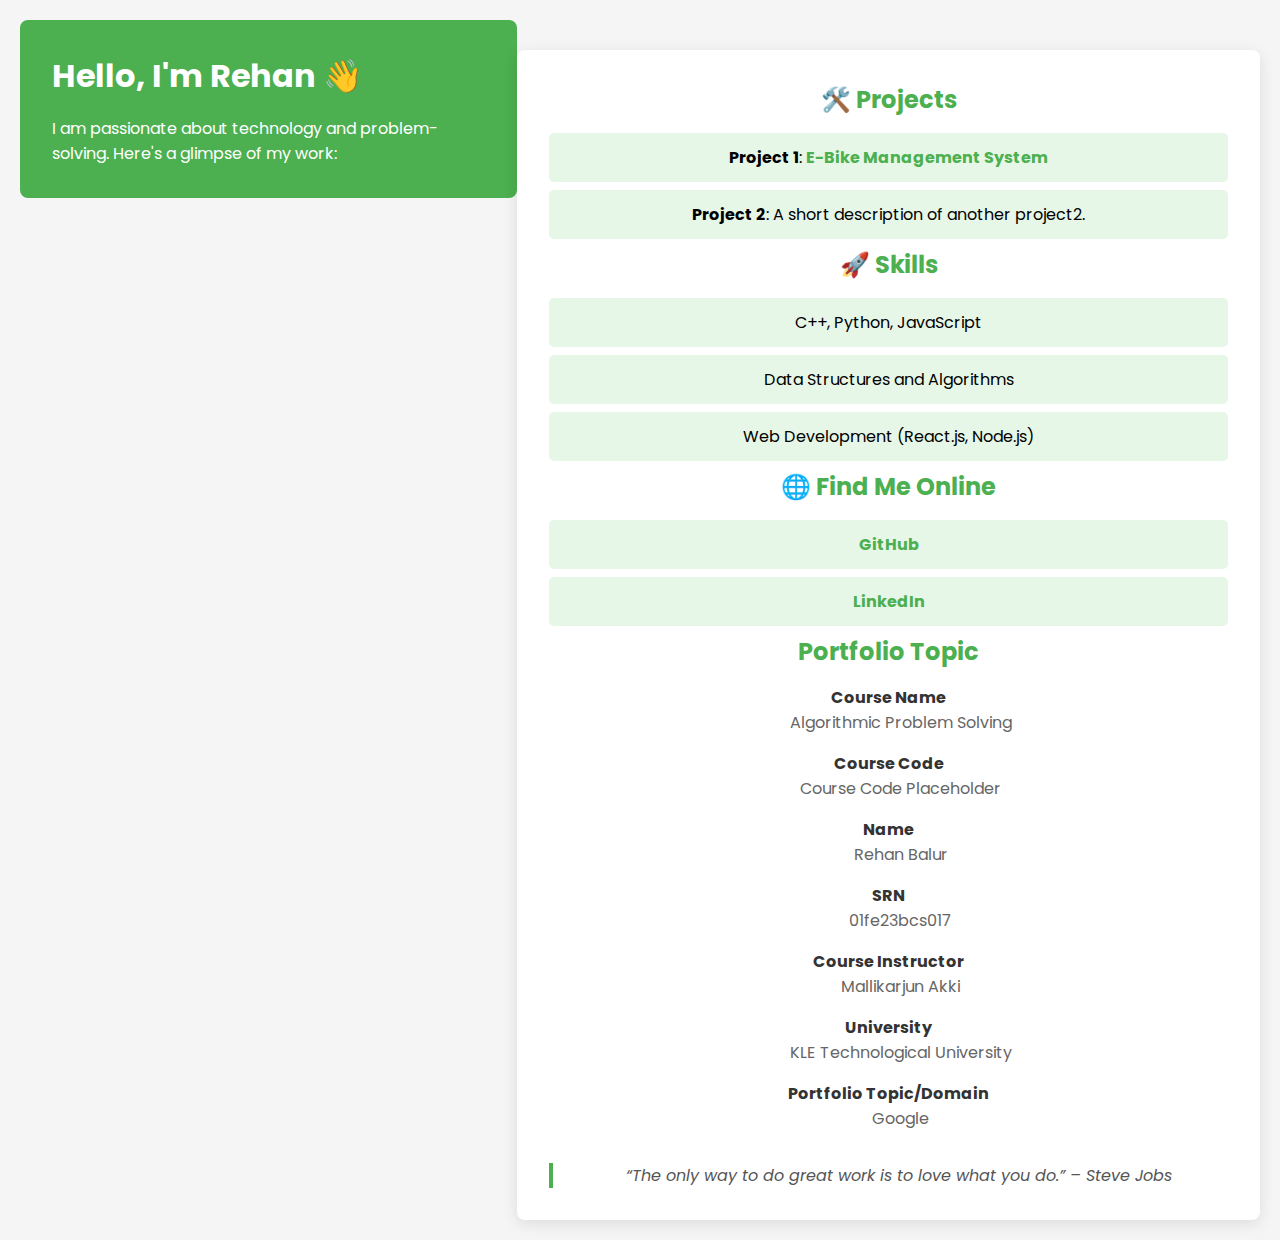
==== index.html @ 708890bd "Update index.html" ====
<!DOCTYPE html>
<html lang="en">
<head>
    <meta charset="UTF-8">
    <meta name="viewport" content="width=device-width, initial-scale=1.0">
    <title>Portfolio</title>
    <link rel="stylesheet" href="style.css">
    <link href="https://fonts.googleapis.com/css2?family=Poppins:wght@300;400;600&display=swap" rel="stylesheet">
</head>
<body>
    <header>
        <h1>Hello, I'm Rehan 👋</h1>
        <p>I am passionate about technology and problem-solving. Here's a glimpse of my work:</p>
    </header>

    <section>
        <h2>🛠️ Projects</h2>
        <ul>
            <li><strong>Project 1</strong>: <a href="portfolio.html">E-Bike Management System</a></li>
            <li><strong>Project 2</strong>: A short description of another project2.</li>
        </ul>

        <h2>🚀 Skills</h2>
        <ul>
            <li>C++, Python, JavaScript</li>
            <li>Data Structures and Algorithms</li>
            <li>Web Development (React.js, Node.js)</li>
        </ul>

        <h2>🌐 Find Me Online</h2>
        <ul>
            <li><a href="https://rehan4b.github.io/Portfolio.github.io/" target="_blank">GitHub</a></li>
            <li><a href="https://linkedin.com/in/rehan-balur-aa81862aa" target="_blank">LinkedIn</a></li>
            
        </ul>

        <h2>Portfolio Topic</h2>
        <dl>
            <dt>Course Name</dt>
            <dd>Algorithmic Problem Solving</dd>

            <dt>Course Code</dt>
            <dd>Course Code Placeholder</dd>

            <dt>Name</dt>
            <dd>Rehan Balur</dd>

            <dt>SRN</dt>
            <dd>01fe23bcs017</dd>

            <dt>Course Instructor</dt>
            <dd>Mallikarjun Akki</dd>

            <dt>University</dt>
            <dd>KLE Technological University</dd>

            <dt>Portfolio Topic/Domain</dt>
            <dd>Google</dd>
        </dl>

        <blockquote>“The only way to do great work is to love what you do.” – Steve Jobs</blockquote>
    </section>
</body>
</html>
---- style.css ----
/* Reset default margin and padding */
* {
    margin: 0;
    padding: 0;
    box-sizing: border-box;
}

/* Global Styles */
body {
    font-family: 'Poppins', sans-serif;
    background-color: #f5f5f5;
    margin: 0;
    padding: 20px; /* Adding padding to the body to prevent sticking at the top */
    display: flex;
    justify-content: center;
    align-items: flex-start; /* Aligns content towards the top */
    min-height: 100vh;
}

/* Main Container */
section {
    background-color: white;
    padding: 2rem;
    width: 90%;
    max-width: 800px;
    box-shadow: 0 4px 15px rgba(0, 0, 0, 0.1);
    border-radius: 8px;
    text-align: center;
    margin-top: 30px; /* Adding margin to ensure there's space from the top */
}

/* Header */
header {
    background-color: #4CAF50;
    color: white;
    padding: 2rem;
    border-radius: 8px;
    margin-bottom: 1.5rem;
}

header h1 {
    font-size: 2rem;
    margin: 0;
}

header p {
    margin: 1rem 0 0;
}

/* Section Titles */
h2 {
    color: #4CAF50;
    margin-bottom: 1rem;
}

/* List Items */
ul {
    list-style: none;
    padding: 0;
}

ul li {
    background-color: #e7f7e7;
    margin-bottom: 0.5rem;
    padding: 0.75rem;
    border-radius: 5px;
}

/* Links */
a {
    color: #4CAF50;
    text-decoration: none;
    font-weight: bold;
}

a:hover {
    text-decoration: underline;
}

/* Definition List */
dl dt {
    font-weight: bold;
    color: #333;
    margin-top: 1rem;
}

dl dd {
    margin-left: 1.5rem;
    color: #666;
}

/* Blockquote */
blockquote {
    font-style: italic;
    color: #555;
    border-left: 4px solid #4CAF50;
    padding-left: 1rem;
    margin-top: 2rem;
}

/* Responsive Design */
@media (max-width: 600px) {
    section {
        padding: 1.5rem;
    }

    header {
        padding: 1.5rem;
    }
}
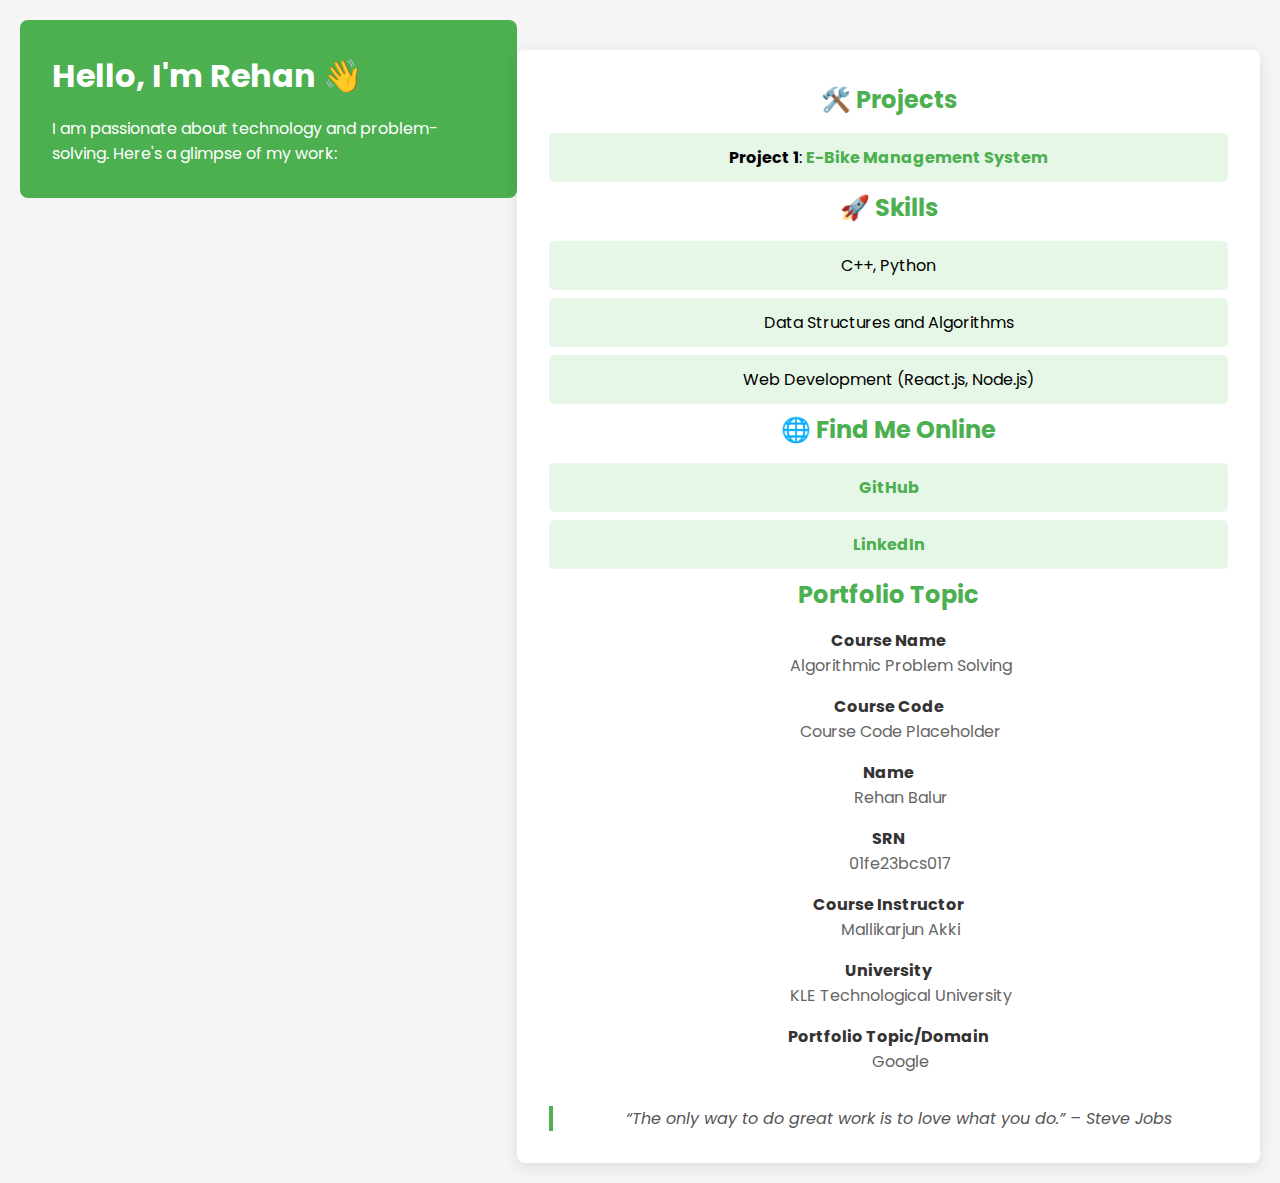
==== commit 8bf38a80: "Update index.html" ====
--- a/index.html
+++ b/index.html
@@ -17,12 +17,12 @@
         <h2>🛠️ Projects</h2>
         <ul>
             <li><strong>Project 1</strong>: <a href="portfolio.html">E-Bike Management System</a></li>
-            <li><strong>Project 2</strong>: A short description of another project2.</li>
+        
         </ul>
 
         <h2>🚀 Skills</h2>
         <ul>
-            <li>C++, Python, JavaScript</li>
+            <li>C++, Python</li>
             <li>Data Structures and Algorithms</li>
             <li>Web Development (React.js, Node.js)</li>
         </ul>
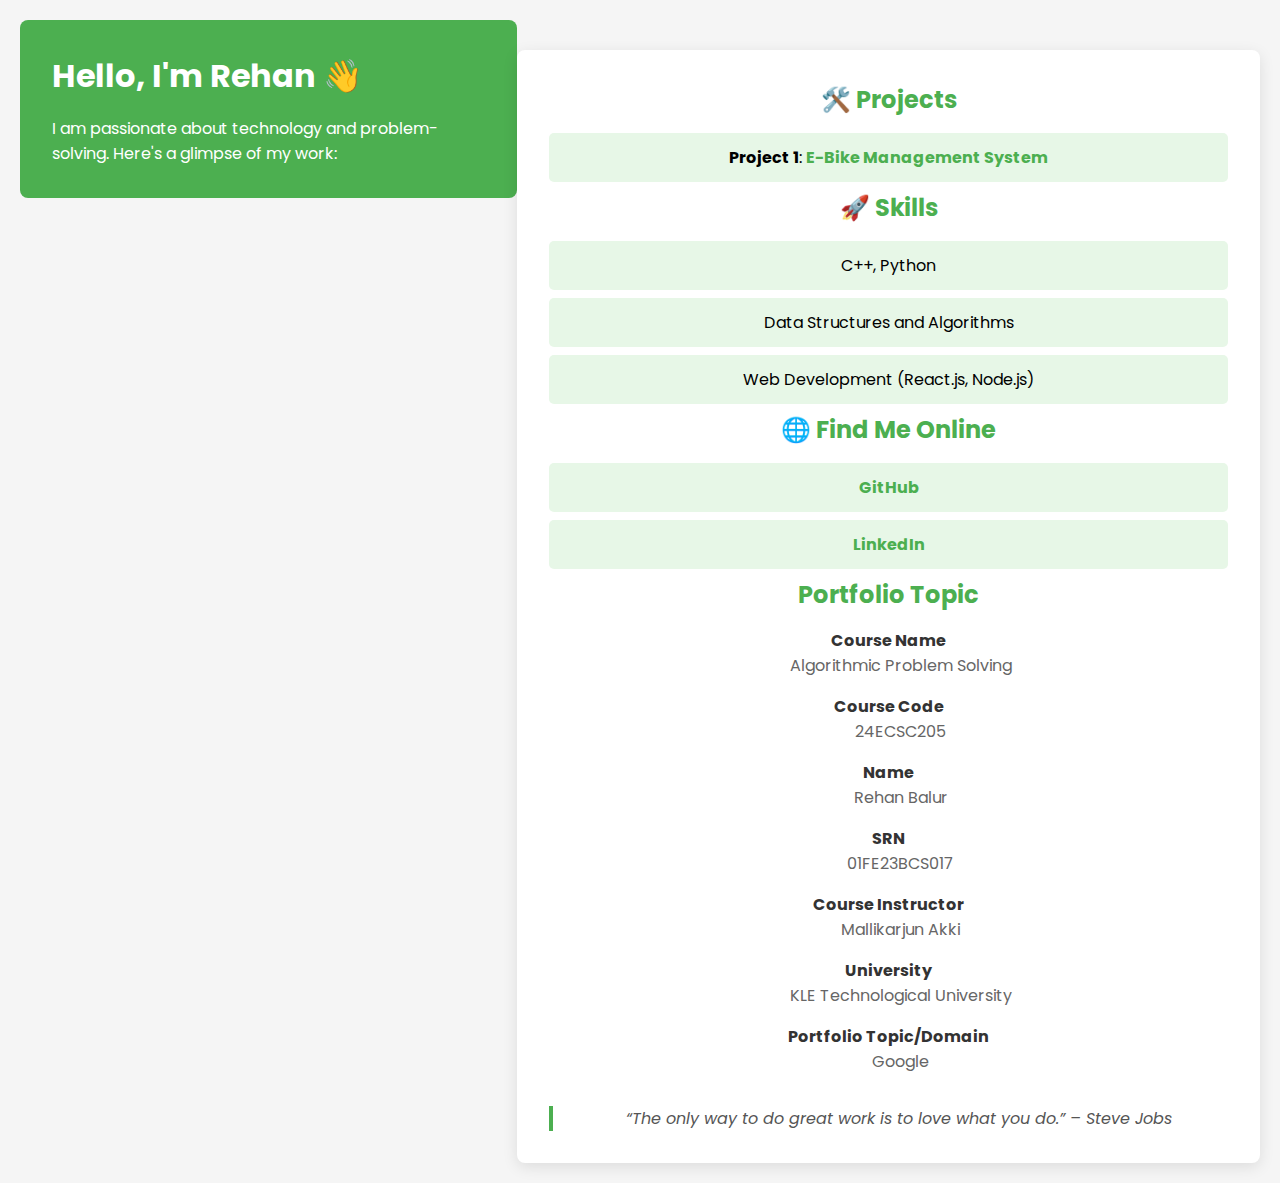
==== commit 99b47012: "Update index.html" ====
--- a/index.html
+++ b/index.html
@@ -40,13 +40,13 @@
             <dd>Algorithmic Problem Solving</dd>
 
             <dt>Course Code</dt>
-            <dd>Course Code Placeholder</dd>
+            <dd>24ECSC205</dd>
 
             <dt>Name</dt>
             <dd>Rehan Balur</dd>
 
             <dt>SRN</dt>
-            <dd>01fe23bcs017</dd>
+            <dd>01FE23BCS017</dd>
 
             <dt>Course Instructor</dt>
             <dd>Mallikarjun Akki</dd>
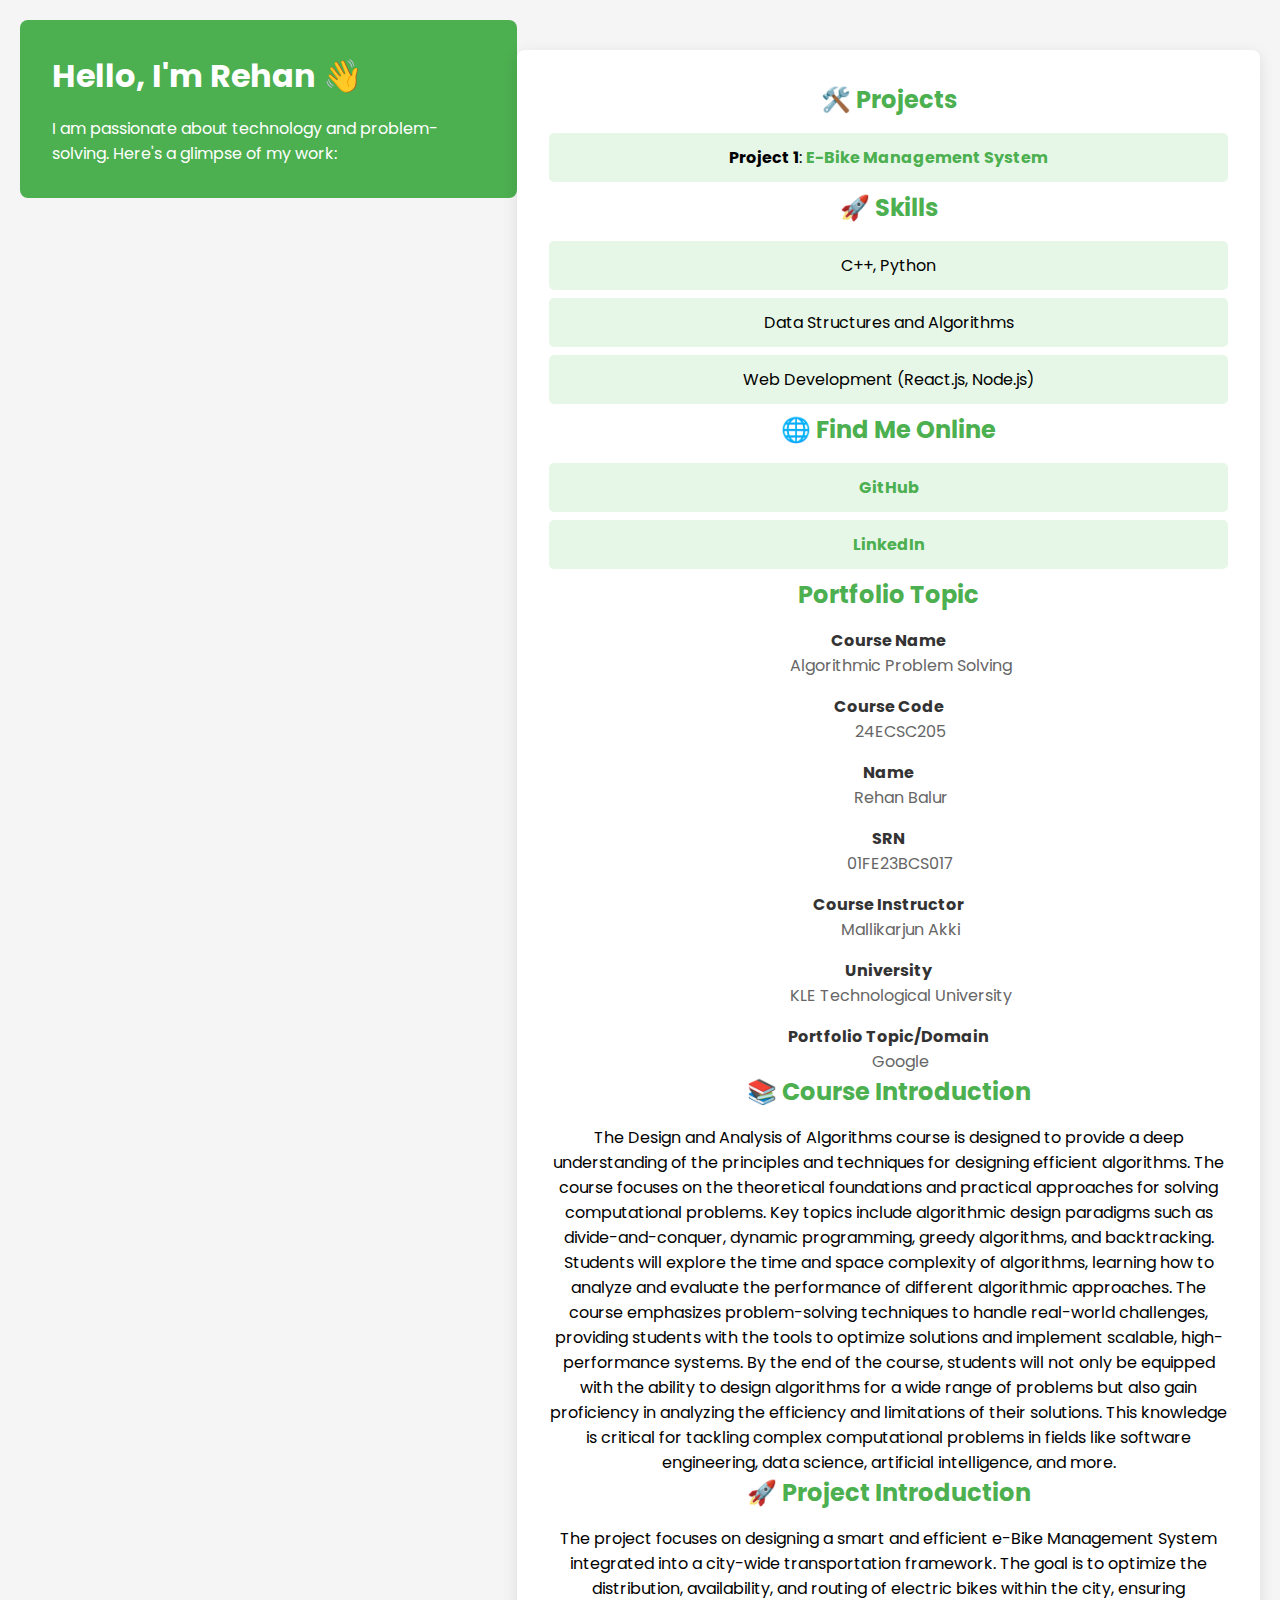
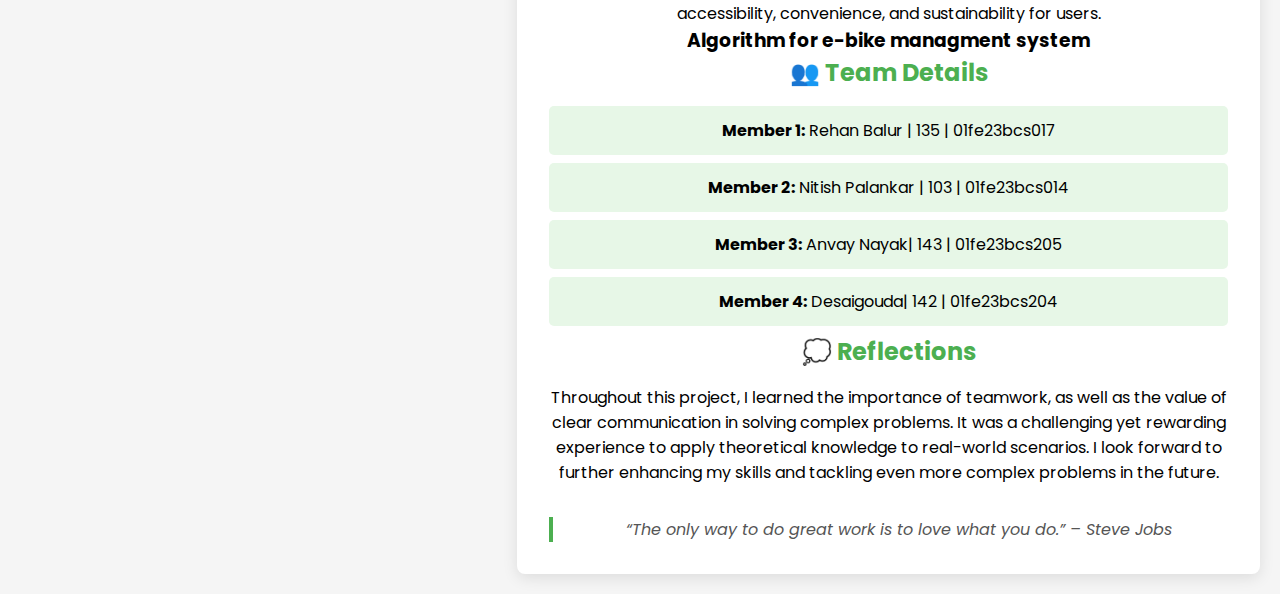
==== commit df48124f: "Update index.html" ====
--- a/index.html
+++ b/index.html
@@ -58,6 +58,30 @@
             <dd>Google</dd>
         </dl>
 
+        <h2>📚 Course Introduction</h2>
+        <p>The Design and Analysis of Algorithms course is designed to provide a deep understanding of the principles and techniques for designing efficient algorithms. The course focuses on the theoretical foundations and practical approaches for solving computational problems. Key topics include algorithmic design paradigms such as divide-and-conquer, dynamic programming, greedy algorithms, and backtracking.
+
+Students will explore the time and space complexity of algorithms, learning how to analyze and evaluate the performance of different algorithmic approaches. The course emphasizes problem-solving techniques to handle real-world challenges, providing students with the tools to optimize solutions and implement scalable, high-performance systems.
+
+By the end of the course, students will not only be equipped with the ability to design algorithms for a wide range of problems but also gain proficiency in analyzing the efficiency and limitations of their solutions. This knowledge is critical for tackling complex computational problems in fields like software engineering, data science, artificial intelligence, and more.</p>
+
+        <h2>🚀 Project Introduction</h2>
+        <p>The project focuses on designing a smart and efficient e-Bike Management System integrated into a city-wide transportation framework. The goal is to optimize the distribution, availability, and routing of electric bikes within the city, ensuring accessibility, convenience, and sustainability for users.</p>
+<h3>Algorithm for e-bike managment system</h3>
+       
+
+        <h2>👥 Team Details</h2>
+        <ul>
+            <li><strong>Member 1:</strong> Rehan Balur | 135 | 01fe23bcs017</li>
+            <li><strong>Member 2:</strong> Nitish Palankar | 103 | 01fe23bcs014</li>
+            <li><strong>Member 3:</strong> Anvay Nayak| 143 | 01fe23bcs205</li>
+            <li><strong>Member 4:</strong> Desaigouda| 142 | 01fe23bcs204</li>
+        </ul>
+
+        <h2>💭 Reflections</h2>
+
+        <p>Throughout this project, I learned the importance of teamwork, as well as the value of clear communication in solving complex problems. It was a challenging yet rewarding experience to apply theoretical knowledge to real-world scenarios. I look forward to further enhancing my skills and tackling even more complex problems in the future.</p>
+
         <blockquote>“The only way to do great work is to love what you do.” – Steve Jobs</blockquote>
     </section>
 </body>
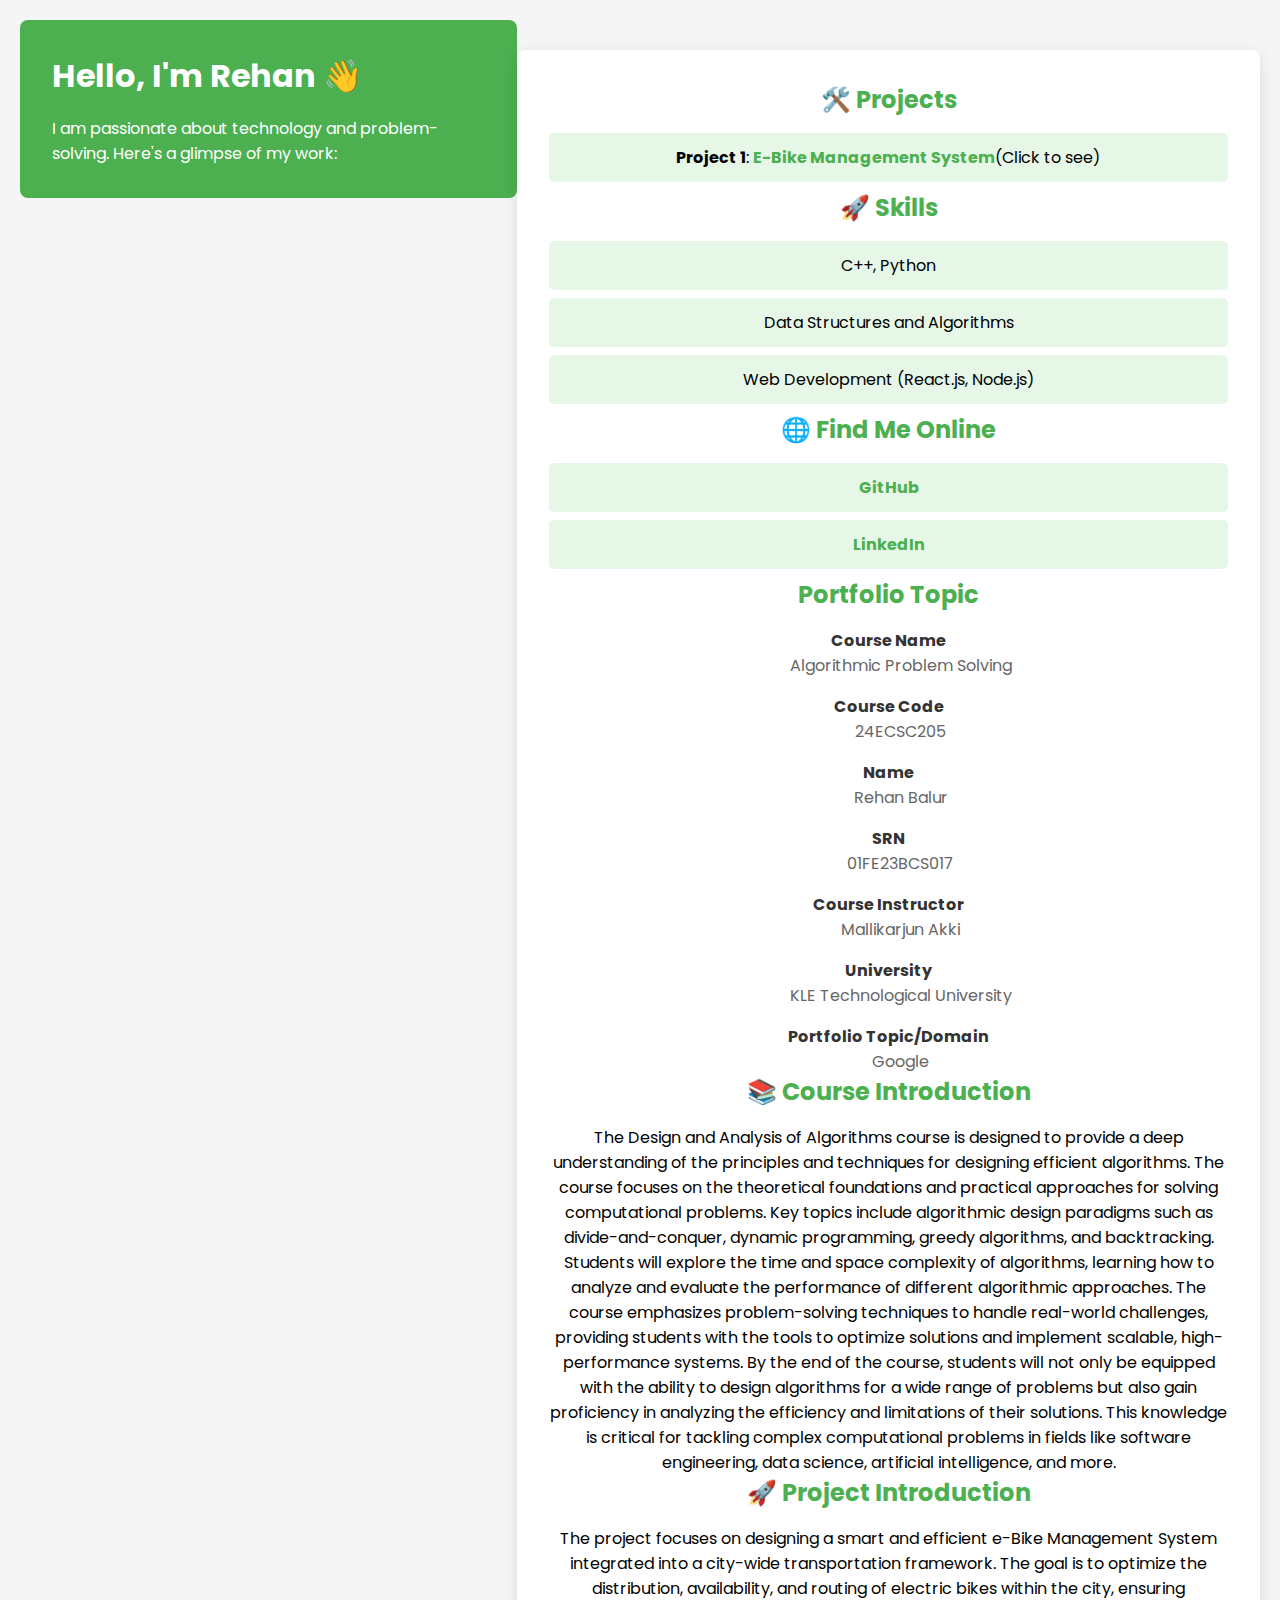
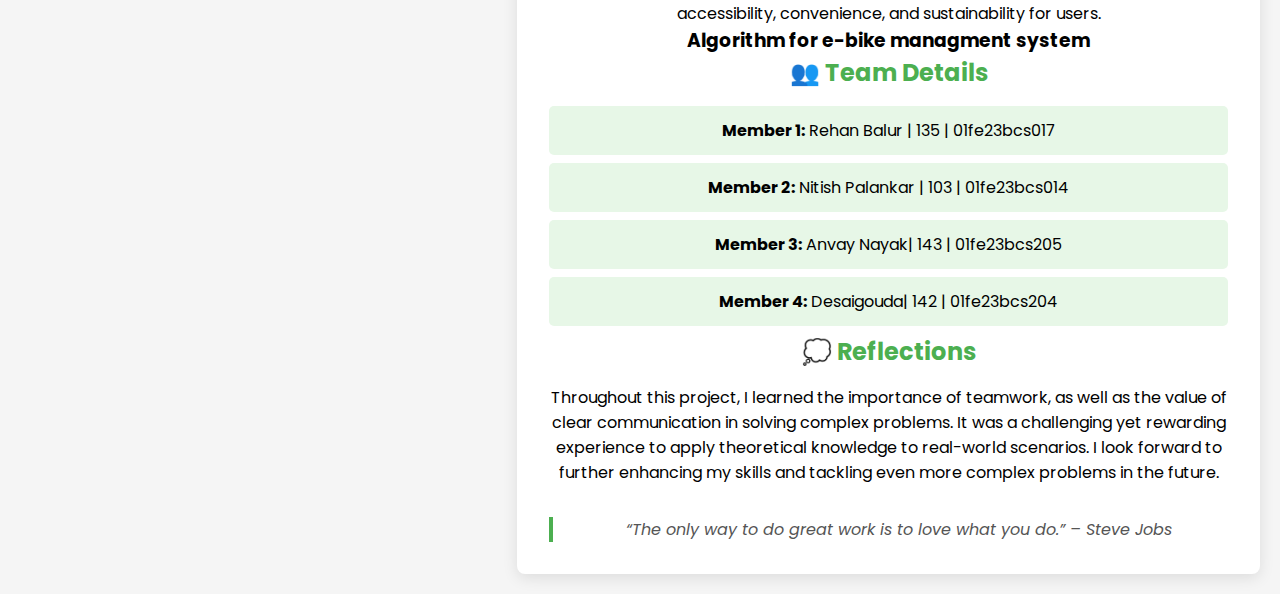
==== commit 16ebaa09: "Update index.html" ====
--- a/index.html
+++ b/index.html
@@ -16,7 +16,7 @@
     <section>
         <h2>🛠️ Projects</h2>
         <ul>
-            <li><strong>Project 1</strong>: <a href="portfolio.html">E-Bike Management System</a></li>
+            <li><strong>Project 1</strong>: <a href="portfolio.html">E-Bike Management System</a>(Click to see)</li>
         
         </ul>
 
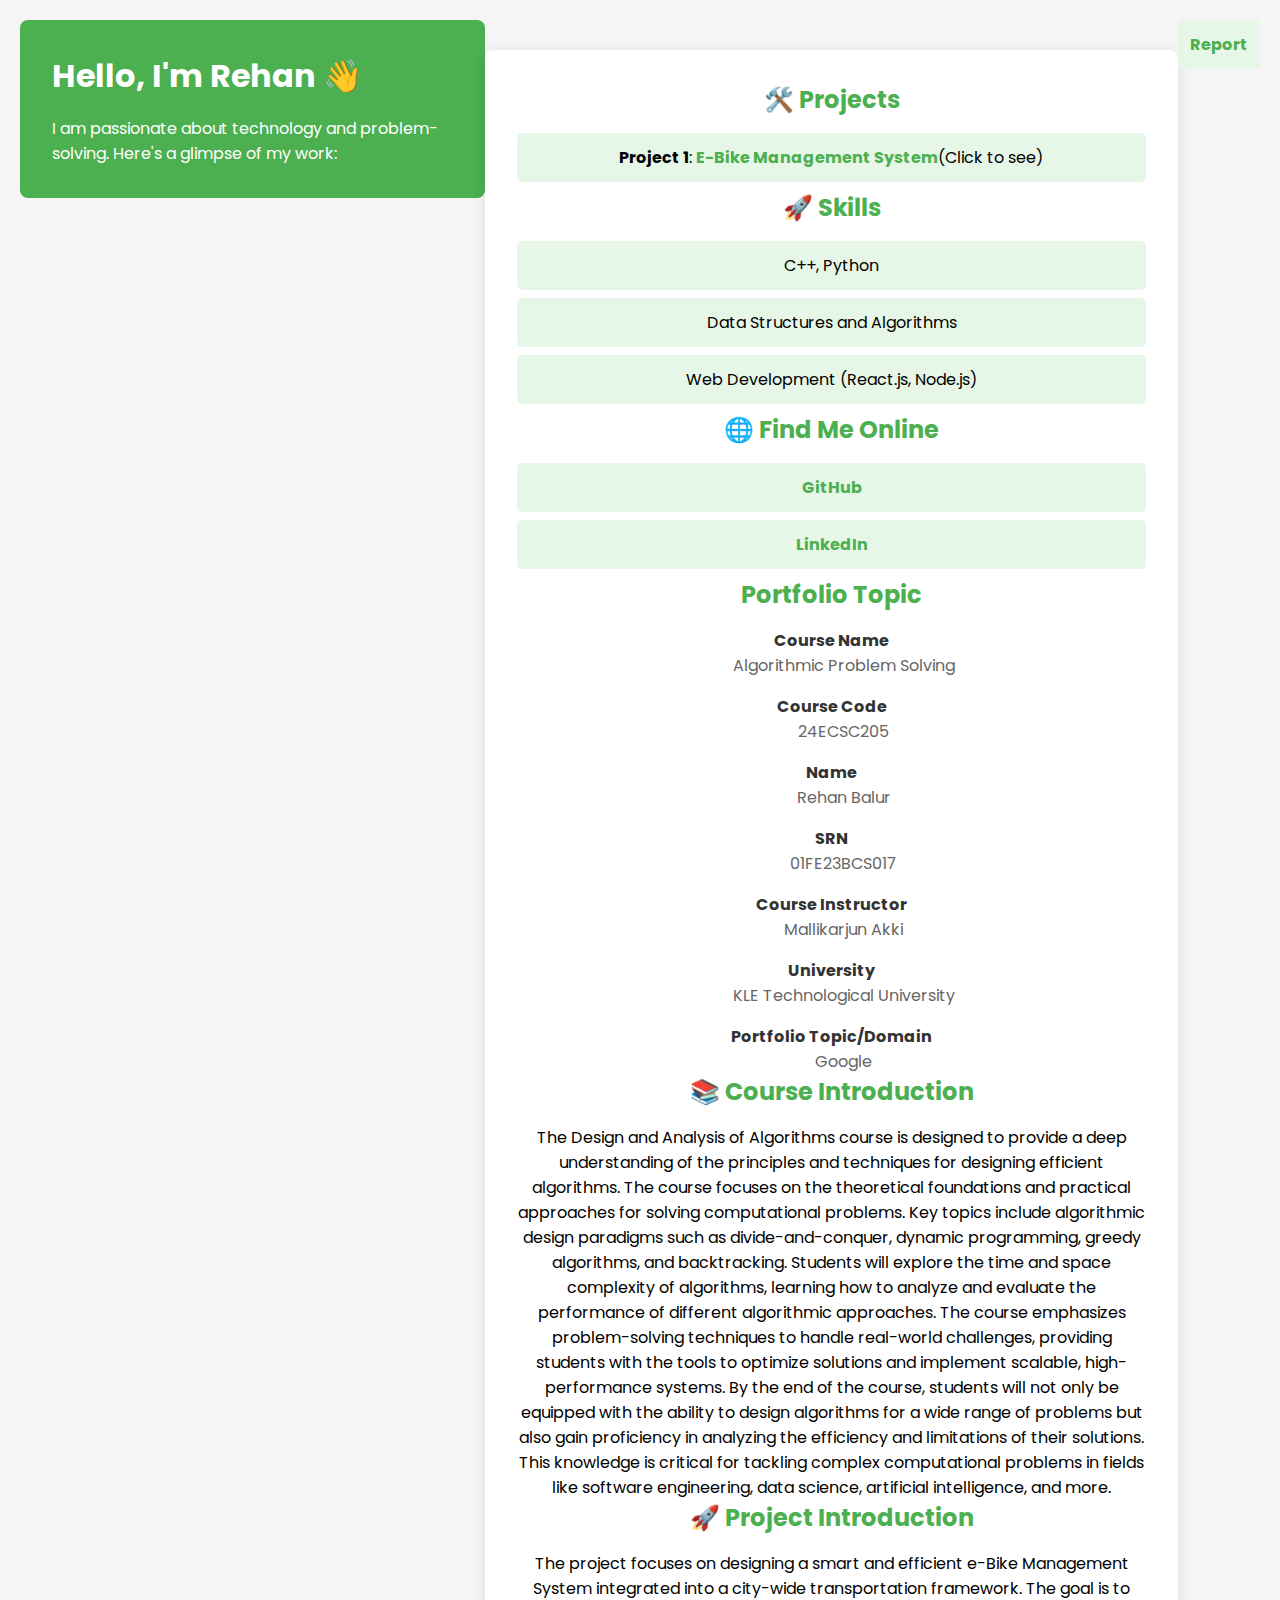
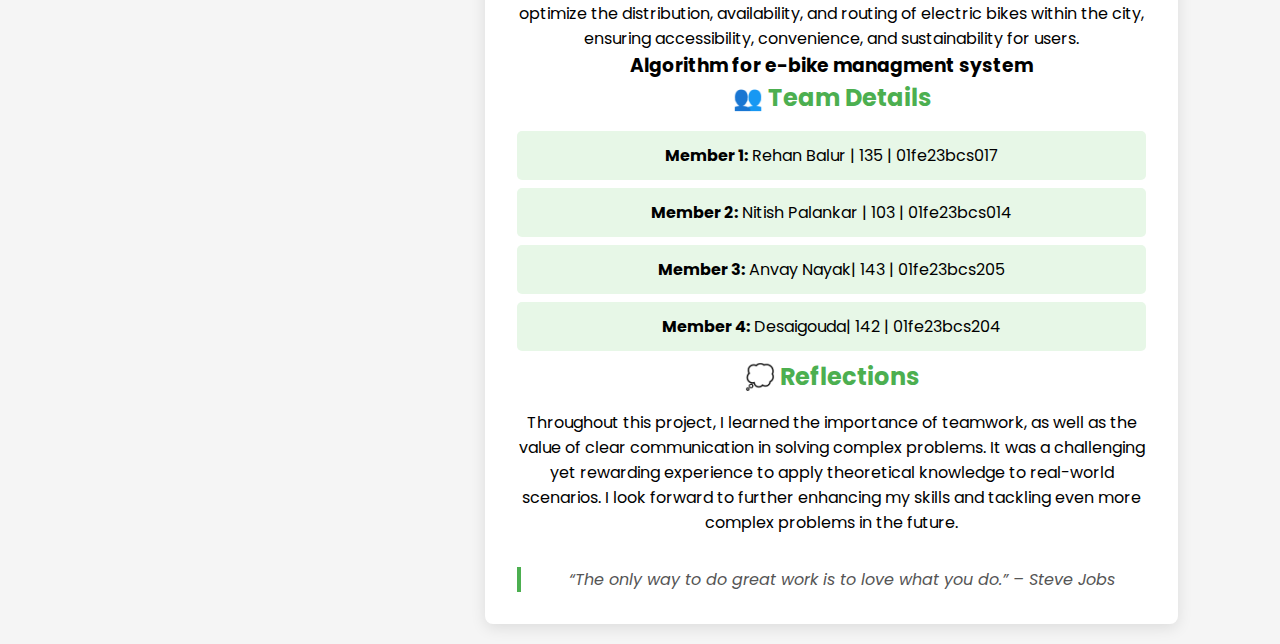
==== commit 18dd2cf0: "Update index.html" ====
--- a/index.html
+++ b/index.html
@@ -84,5 +84,10 @@
 
         <blockquote>“The only way to do great work is to love what you do.” – Steve Jobs</blockquote>
     </section>
+    <nav>
+            <ul>
+                <li><a href="report.html">Report</a></li>
+            </ul>
+        </nav>
 </body>
 </html>
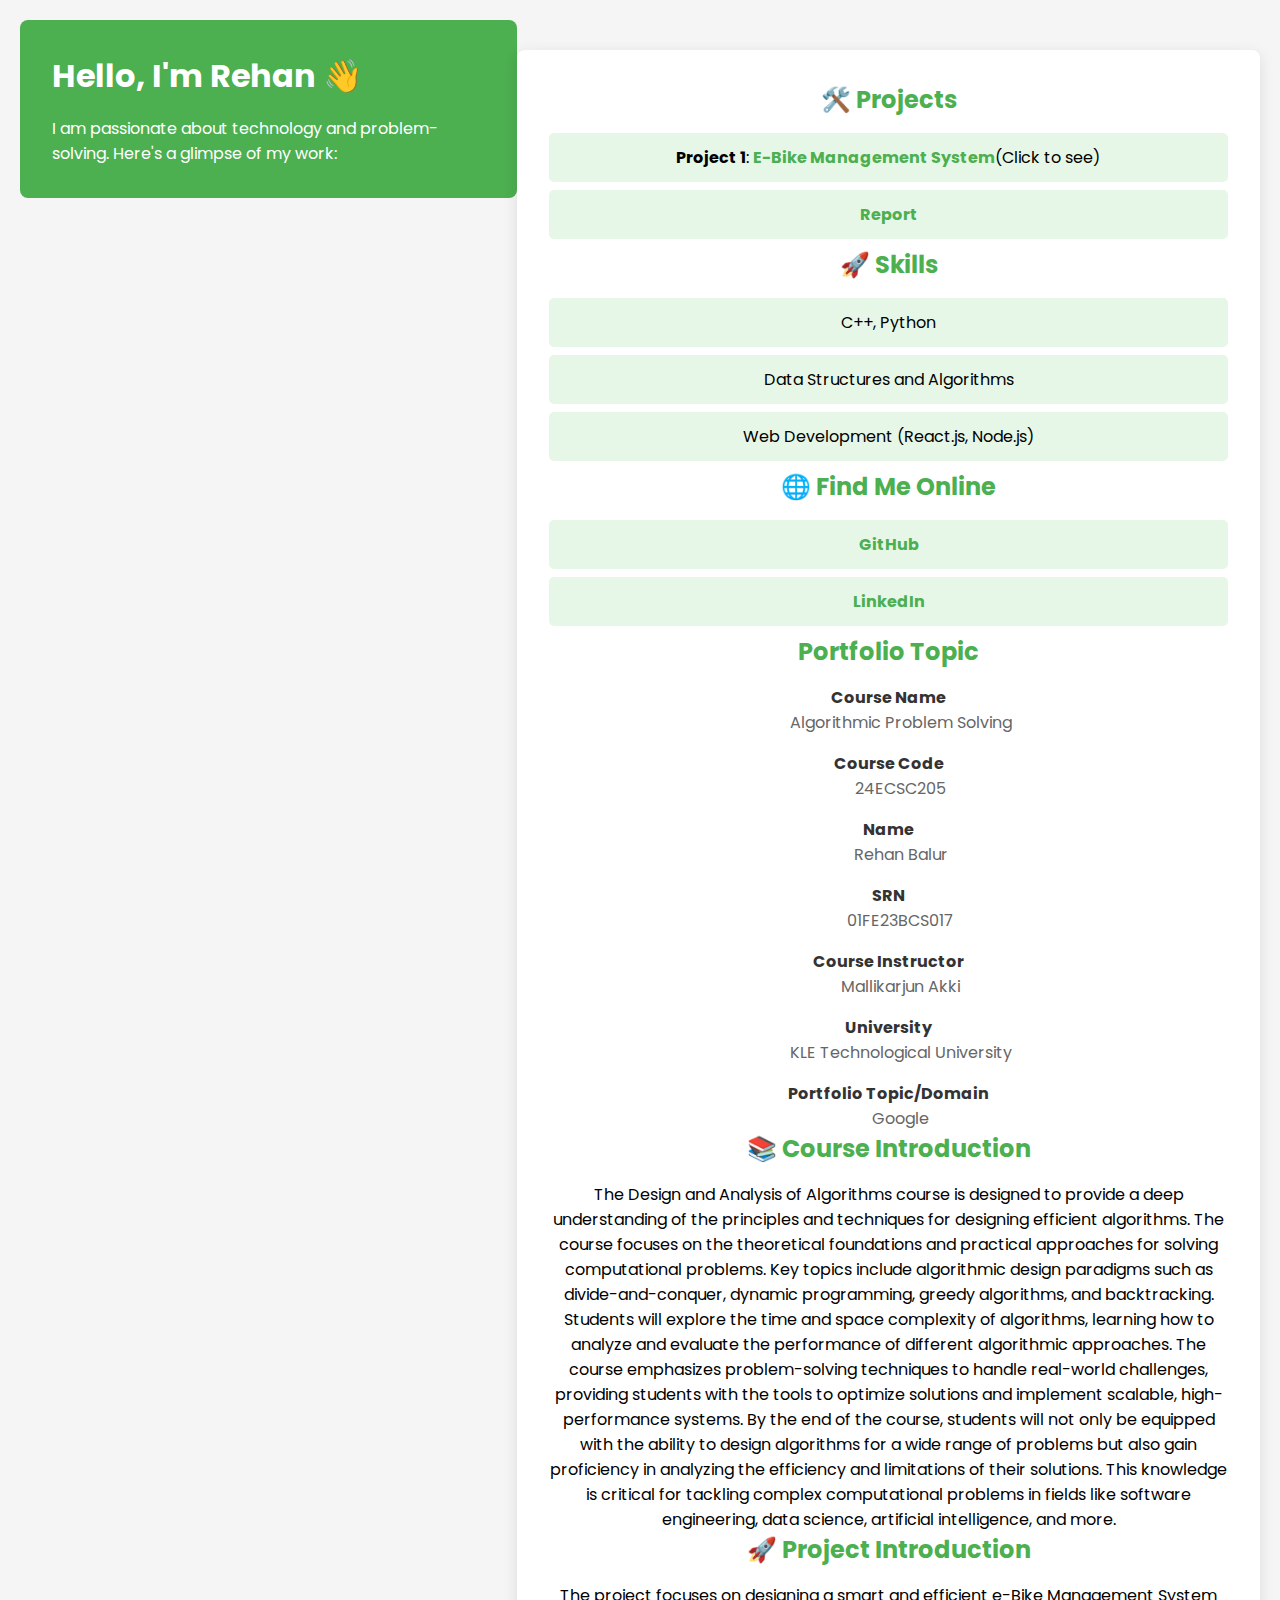
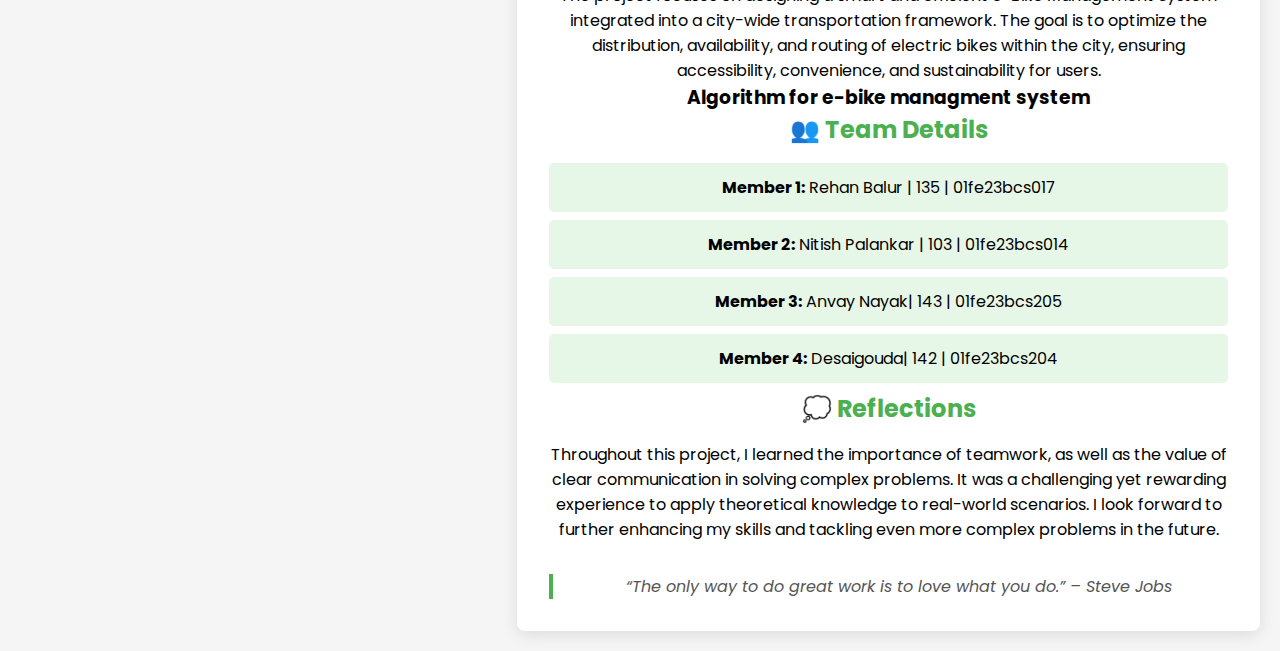
==== commit d9201175: "Update index.html" ====
--- a/index.html
+++ b/index.html
@@ -17,7 +17,7 @@
         <h2>🛠️ Projects</h2>
         <ul>
             <li><strong>Project 1</strong>: <a href="portfolio.html">E-Bike Management System</a>(Click to see)</li>
-        
+             <li><a href="report.html">Report</a></li>
         </ul>
 
         <h2>🚀 Skills</h2>
@@ -84,10 +84,6 @@
 
         <blockquote>“The only way to do great work is to love what you do.” – Steve Jobs</blockquote>
     </section>
-    <nav>
-            <ul>
-                <li><a href="report.html">Report</a></li>
-            </ul>
-        </nav>
+    
 </body>
 </html>
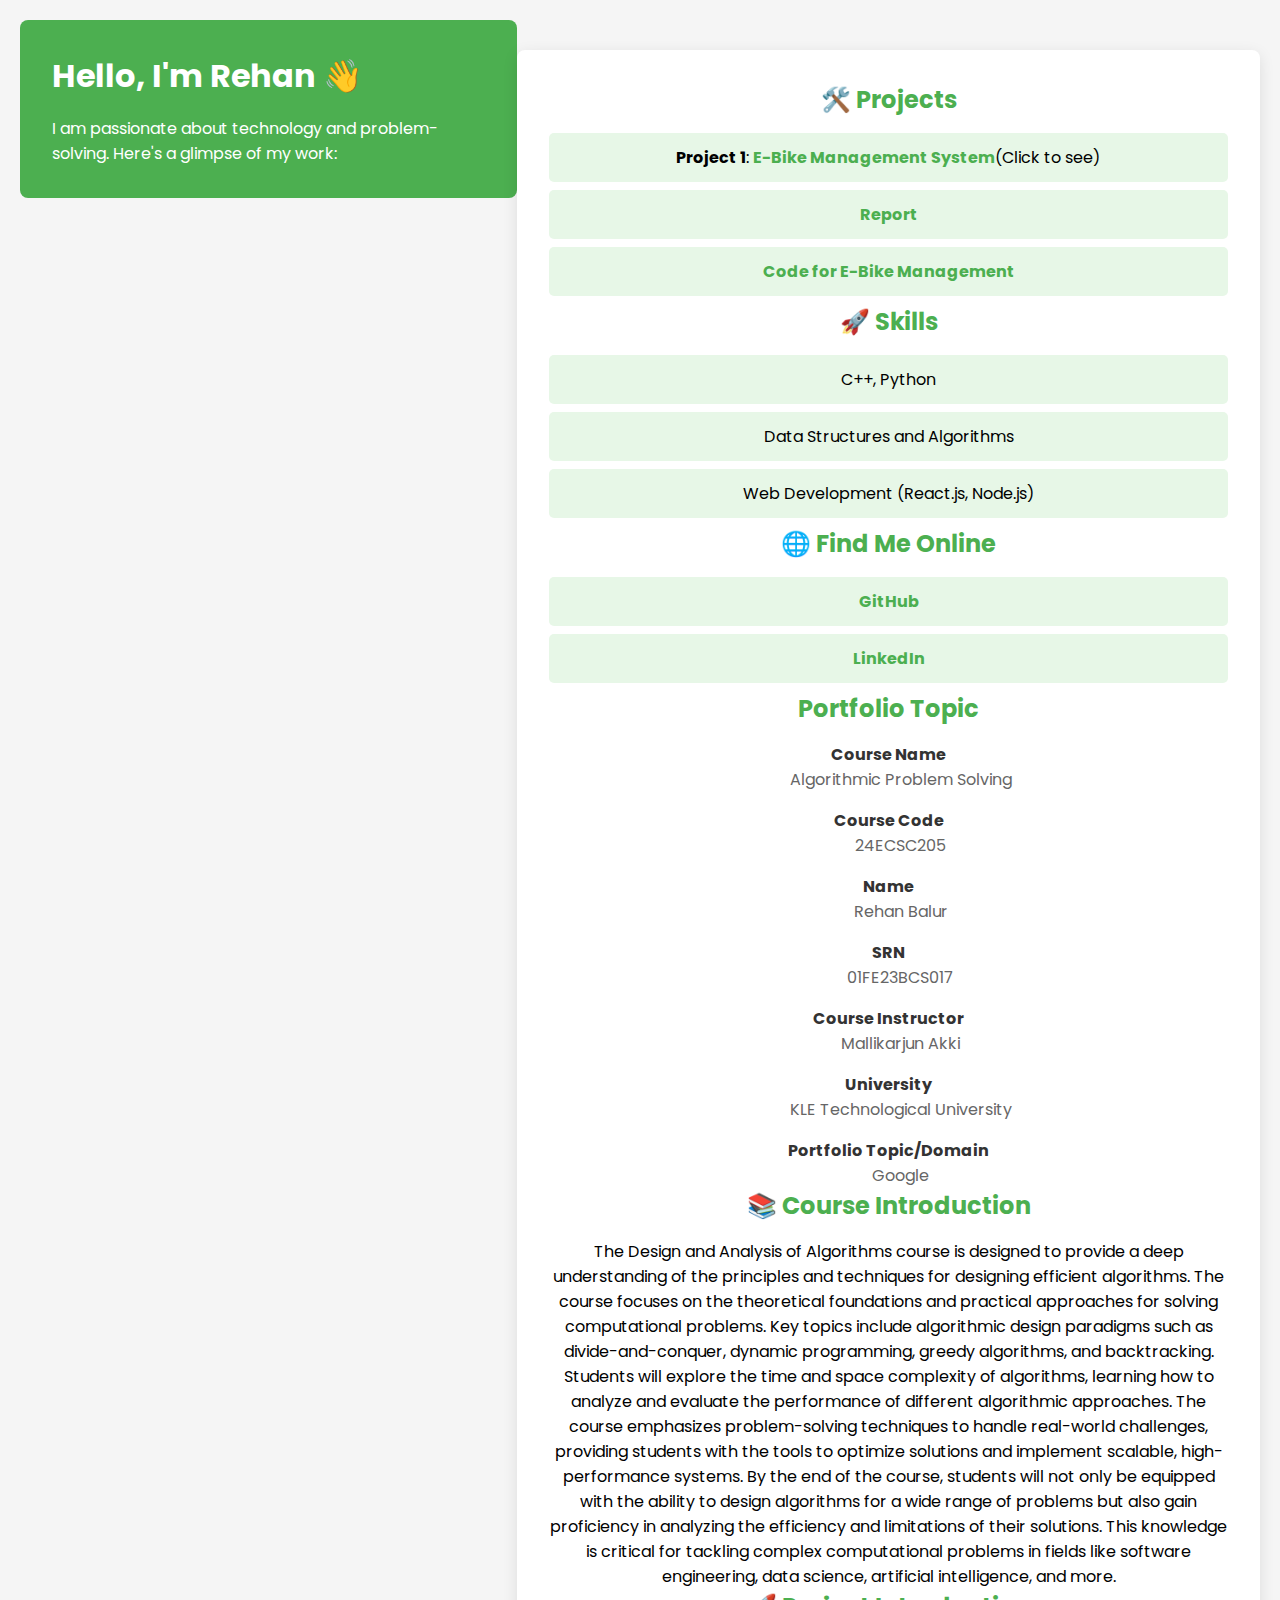
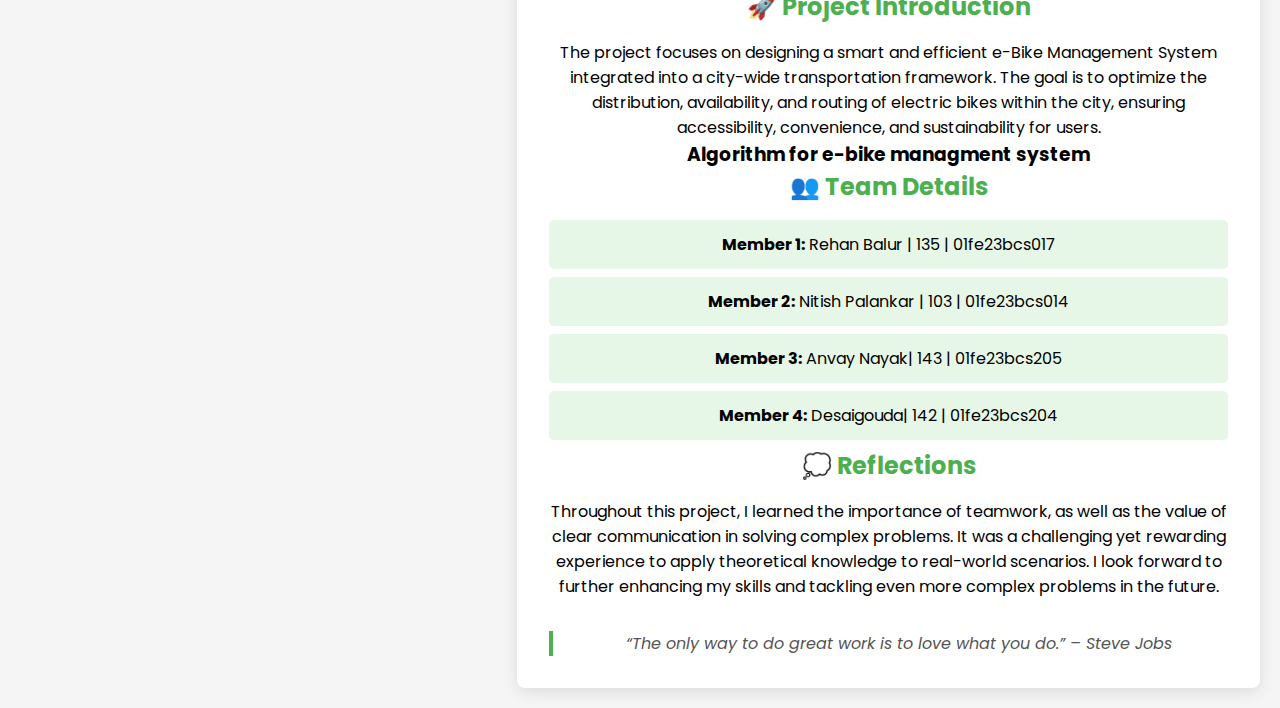
==== commit 36fa96da: "Update index.html" ====
--- a/index.html
+++ b/index.html
@@ -18,6 +18,7 @@
         <ul>
             <li><strong>Project 1</strong>: <a href="portfolio.html">E-Bike Management System</a>(Click to see)</li>
              <li><a href="report.html">Report</a></li>
+            <li><a href="AEbikef.cpp">Code for E-Bike Management</a></li>
         </ul>
 
         <h2>🚀 Skills</h2>
